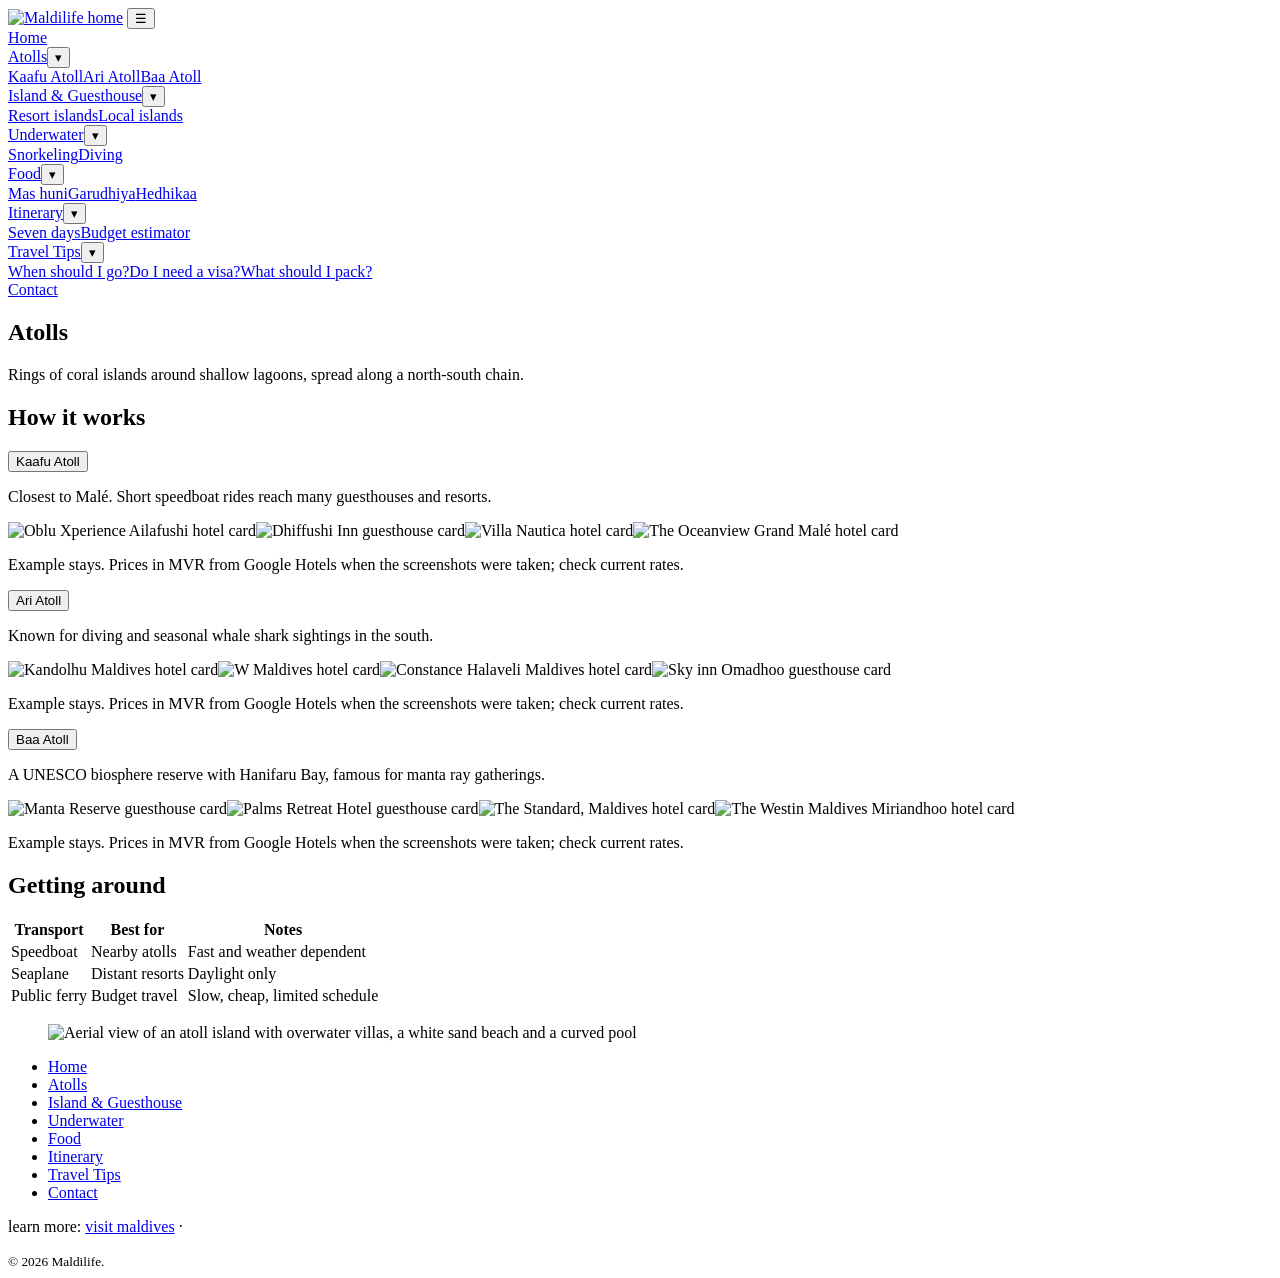
==== atolls.html @ 0efd1b81 "Add files via upload" ====
<!DOCTYPE html>
<html lang="en"><head><meta charset="utf-8"><meta name="viewport" content="width=device-width, initial-scale=1">
<title>Atolls | Maldilife</title><meta name="description" content="Rings of coral islands around shallow lagoons, spread along a north-south chain.">
<link rel="icon" type="image/png" href="images/logo.png">
<link rel="stylesheet" href="css/style.css"></head><body>
<header class="topnav"><a class="brand" href="index.html"><img src="images/logo.png" alt="Maldilife home" width="148" height="56"></a>
<button class="icon" id="burger" aria-label="Menu" aria-expanded="false" aria-controls="menu">&#9776;</button>
<nav class="menu" id="menu" aria-label="Main"><a href="index.html">Home</a><div class="dropdown"><a href="atolls.html" aria-current="page">Atolls</a><button class="caret" aria-label="Atolls submenu" aria-expanded="false">&#9662;</button><div class="dropdown-content"><a href="atolls.html#kaafu">Kaafu Atoll</a><a href="atolls.html#ari">Ari Atoll</a><a href="atolls.html#baa">Baa Atoll</a></div></div><div class="dropdown"><a href="guesthouse.html">Island &amp; Guesthouse</a><button class="caret" aria-label="Island &amp; Guesthouse submenu" aria-expanded="false">&#9662;</button><div class="dropdown-content"><a href="guesthouse.html#resort">Resort islands</a><a href="guesthouse.html#local">Local islands</a></div></div><div class="dropdown"><a href="underwater.html">Underwater</a><button class="caret" aria-label="Underwater submenu" aria-expanded="false">&#9662;</button><div class="dropdown-content"><a href="underwater.html#snorkeling">Snorkeling</a><a href="underwater.html#diving">Diving</a></div></div><div class="dropdown"><a href="food.html">Food</a><button class="caret" aria-label="Food submenu" aria-expanded="false">&#9662;</button><div class="dropdown-content"><a href="food.html#mas-huni">Mas huni</a><a href="food.html#garudhiya">Garudhiya</a><a href="food.html#hedhikaa">Hedhikaa</a></div></div><div class="dropdown"><a href="itinerary.html">Itinerary</a><button class="caret" aria-label="Itinerary submenu" aria-expanded="false">&#9662;</button><div class="dropdown-content"><a href="itinerary.html#seven-days">Seven days</a><a href="itinerary.html#budget-box">Budget estimator</a></div></div><div class="dropdown"><a href="travel-tips.html">Travel Tips</a><button class="caret" aria-label="Travel Tips submenu" aria-expanded="false">&#9662;</button><div class="dropdown-content"><a href="travel-tips.html#when">When should I go?</a><a href="travel-tips.html#visa">Do I need a visa?</a><a href="travel-tips.html#pack">What should I pack?</a></div></div><a href="contact.html">Contact</a></nav></header>
<section class="hero"><h1>Atolls</h1><p>Rings of coral islands around shallow lagoons, spread along a north-south chain.</p></section>
<main><h2>How it works</h2><div class="split"><div>
<button class="accordion" id="kaafu" aria-expanded="false" aria-controls="kaafu-p">Kaafu Atoll</button><div class="panel" id="kaafu-p"><p>Closest to Malé. Short speedboat rides reach many guesthouses and resorts.</p><div class="hotels"><img src="images/kaafu-1.png" width="239" height="322" alt="Oblu Xperience Ailafushi hotel card"><img src="images/kaafu-2.png" width="235" height="321" alt="Dhiffushi Inn guesthouse card"><img src="images/kaafu-3.png" width="235" height="322" alt="Villa Nautica hotel card"><img src="images/kaafu-4.png" width="234" height="322" alt="The Oceanview Grand Malé hotel card"></div><p class="note">Example stays. Prices in MVR from Google Hotels when the screenshots were taken; check current rates.</p></div>
<button class="accordion" id="ari" aria-expanded="false" aria-controls="ari-p">Ari Atoll</button><div class="panel" id="ari-p"><p>Known for diving and seasonal whale shark sightings in the south.</p><div class="hotels"><img src="images/ari-1.png" width="237" height="322" alt="Kandolhu Maldives hotel card"><img src="images/ari-2.png" width="237" height="320" alt="W Maldives hotel card"><img src="images/ari-3.png" width="232" height="321" alt="Constance Halaveli Maldives hotel card"><img src="images/ari-4.png" width="232" height="323" alt="Sky inn Omadhoo guesthouse card"></div><p class="note">Example stays. Prices in MVR from Google Hotels when the screenshots were taken; check current rates.</p></div>
<button class="accordion" id="baa" aria-expanded="false" aria-controls="baa-p">Baa Atoll</button><div class="panel" id="baa-p"><p>A UNESCO biosphere reserve with Hanifaru Bay, famous for manta ray gatherings.</p><div class="hotels"><img src="images/baa-1.png" width="236" height="320" alt="Manta Reserve guesthouse card"><img src="images/baa-2.png" width="232" height="323" alt="Palms Retreat Hotel guesthouse card"><img src="images/baa-3.png" width="238" height="325" alt="The Standard, Maldives hotel card"><img src="images/baa-4.png" width="233" height="321" alt="The Westin Maldives Miriandhoo hotel card"></div><p class="note">Example stays. Prices in MVR from Google Hotels when the screenshots were taken; check current rates.</p></div>
<h2 id="getting-around">Getting around</h2><div class="table-wrap"><table><tr><th>Transport</th><th>Best for</th><th>Notes</th></tr><tr><td>Speedboat</td><td>Nearby atolls</td><td>Fast and weather dependent</td></tr><tr><td>Seaplane</td><td>Distant resorts</td><td>Daylight only</td></tr><tr><td>Public ferry</td><td>Budget travel</td><td>Slow, cheap, limited schedule</td></tr></table></div></div>
<figure class="photo sticky"><img src="images/maldives-beach.jpg" width="1200" height="800" alt="Aerial view of an atoll island with overwater villas, a white sand beach and a curved pool"></figure></div></main>
<footer><ul><li><a href="index.html">Home</a></li><li><a href="atolls.html">Atolls</a></li><li><a href="guesthouse.html">Island & Guesthouse</a></li><li><a href="underwater.html">Underwater</a></li><li><a href="food.html">Food</a></li><li><a href="itinerary.html">Itinerary</a></li><li><a href="travel-tips.html">Travel Tips</a></li><li><a href="contact.html">Contact</a></li></ul>
<p class="more">learn more: <a href="https://visitmaldives.com" target="_blank" rel="noopener">visit maldives</a> · </p>
<small>© 2026 Maldilife. </small></footer>
<script src="js/main.js"></script></body></html>
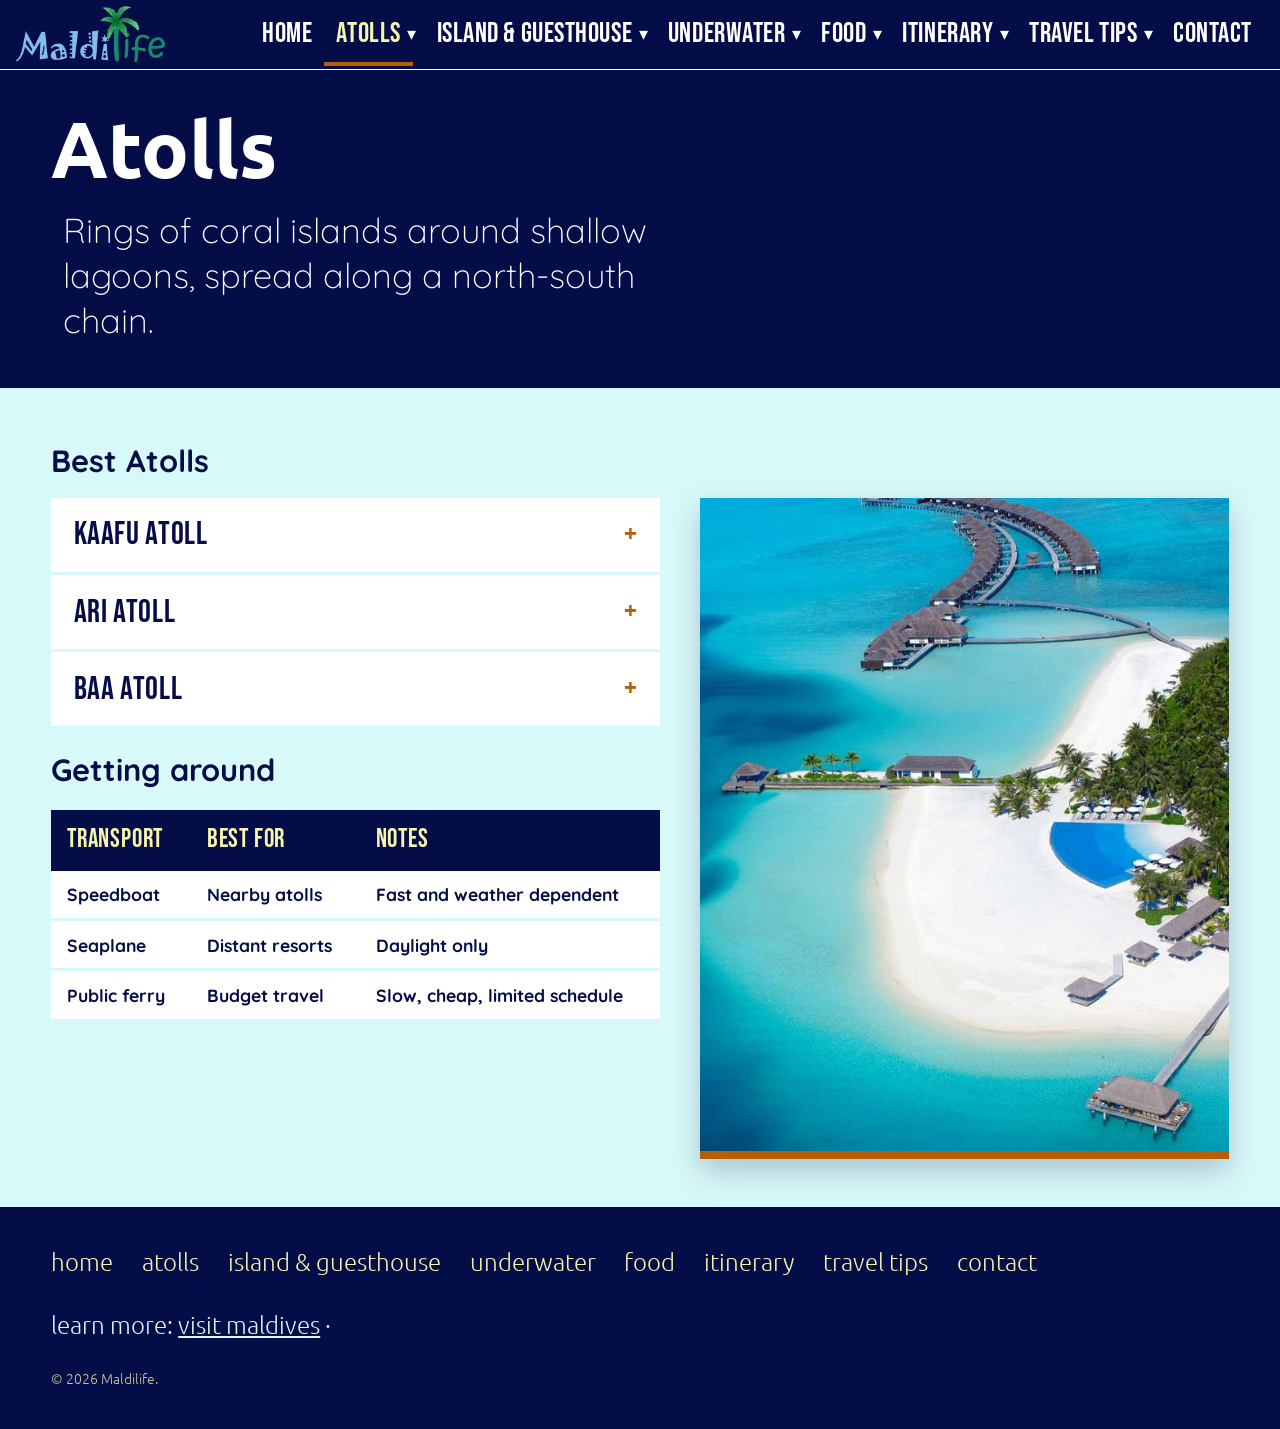
==== commit 4fcfb5b4: "Update atolls page and layout fixes" ====
--- a/atolls.html
+++ b/atolls.html
@@ -7,13 +7,13 @@
 <button class="icon" id="burger" aria-label="Menu" aria-expanded="false" aria-controls="menu">&#9776;</button>
 <nav class="menu" id="menu" aria-label="Main"><a href="index.html">Home</a><div class="dropdown"><a href="atolls.html" aria-current="page">Atolls</a><button class="caret" aria-label="Atolls submenu" aria-expanded="false">&#9662;</button><div class="dropdown-content"><a href="atolls.html#kaafu">Kaafu Atoll</a><a href="atolls.html#ari">Ari Atoll</a><a href="atolls.html#baa">Baa Atoll</a></div></div><div class="dropdown"><a href="guesthouse.html">Island &amp; Guesthouse</a><button class="caret" aria-label="Island &amp; Guesthouse submenu" aria-expanded="false">&#9662;</button><div class="dropdown-content"><a href="guesthouse.html#resort">Resort islands</a><a href="guesthouse.html#local">Local islands</a></div></div><div class="dropdown"><a href="underwater.html">Underwater</a><button class="caret" aria-label="Underwater submenu" aria-expanded="false">&#9662;</button><div class="dropdown-content"><a href="underwater.html#snorkeling">Snorkeling</a><a href="underwater.html#diving">Diving</a></div></div><div class="dropdown"><a href="food.html">Food</a><button class="caret" aria-label="Food submenu" aria-expanded="false">&#9662;</button><div class="dropdown-content"><a href="food.html#mas-huni">Mas huni</a><a href="food.html#garudhiya">Garudhiya</a><a href="food.html#hedhikaa">Hedhikaa</a></div></div><div class="dropdown"><a href="itinerary.html">Itinerary</a><button class="caret" aria-label="Itinerary submenu" aria-expanded="false">&#9662;</button><div class="dropdown-content"><a href="itinerary.html#seven-days">Seven days</a><a href="itinerary.html#budget-box">Budget estimator</a></div></div><div class="dropdown"><a href="travel-tips.html">Travel Tips</a><button class="caret" aria-label="Travel Tips submenu" aria-expanded="false">&#9662;</button><div class="dropdown-content"><a href="travel-tips.html#when">When should I go?</a><a href="travel-tips.html#visa">Do I need a visa?</a><a href="travel-tips.html#pack">What should I pack?</a></div></div><a href="contact.html">Contact</a></nav></header>
 <section class="hero"><h1>Atolls</h1><p>Rings of coral islands around shallow lagoons, spread along a north-south chain.</p></section>
-<main><h2>How it works</h2><div class="split"><div>
-<button class="accordion" id="kaafu" aria-expanded="false" aria-controls="kaafu-p">Kaafu Atoll</button><div class="panel" id="kaafu-p"><p>Closest to Malé. Short speedboat rides reach many guesthouses and resorts.</p><div class="hotels"><img src="images/kaafu-1.png" width="239" height="322" alt="Oblu Xperience Ailafushi hotel card"><img src="images/kaafu-2.png" width="235" height="321" alt="Dhiffushi Inn guesthouse card"><img src="images/kaafu-3.png" width="235" height="322" alt="Villa Nautica hotel card"><img src="images/kaafu-4.png" width="234" height="322" alt="The Oceanview Grand Malé hotel card"></div><p class="note">Example stays. Prices in MVR from Google Hotels when the screenshots were taken; check current rates.</p></div>
-<button class="accordion" id="ari" aria-expanded="false" aria-controls="ari-p">Ari Atoll</button><div class="panel" id="ari-p"><p>Known for diving and seasonal whale shark sightings in the south.</p><div class="hotels"><img src="images/ari-1.png" width="237" height="322" alt="Kandolhu Maldives hotel card"><img src="images/ari-2.png" width="237" height="320" alt="W Maldives hotel card"><img src="images/ari-3.png" width="232" height="321" alt="Constance Halaveli Maldives hotel card"><img src="images/ari-4.png" width="232" height="323" alt="Sky inn Omadhoo guesthouse card"></div><p class="note">Example stays. Prices in MVR from Google Hotels when the screenshots were taken; check current rates.</p></div>
-<button class="accordion" id="baa" aria-expanded="false" aria-controls="baa-p">Baa Atoll</button><div class="panel" id="baa-p"><p>A UNESCO biosphere reserve with Hanifaru Bay, famous for manta ray gatherings.</p><div class="hotels"><img src="images/baa-1.png" width="236" height="320" alt="Manta Reserve guesthouse card"><img src="images/baa-2.png" width="232" height="323" alt="Palms Retreat Hotel guesthouse card"><img src="images/baa-3.png" width="238" height="325" alt="The Standard, Maldives hotel card"><img src="images/baa-4.png" width="233" height="321" alt="The Westin Maldives Miriandhoo hotel card"></div><p class="note">Example stays. Prices in MVR from Google Hotels when the screenshots were taken; check current rates.</p></div>
+<main><h2>Best Atolls</h2><div class="split"><div>
+<button class="accordion" id="kaafu" aria-expanded="false" aria-controls="kaafu-p">Kaafu Atoll</button><div class="panel" id="kaafu-p"><p>Closest to Malé. Short speedboat rides reach many guesthouses and resorts.</p><div class="hotels"><img src="images/kaafu-1.jpg" width="239" height="322" alt="Oblu Xperience Ailafushi hotel card"><img src="images/kaafu-2.jpg" width="235" height="321" alt="Dhiffushi Inn guesthouse card"><img src="images/kaafu-3.jpg" width="235" height="322" alt="Villa Nautica hotel card"><img src="images/kaafu-4.jpg" width="234" height="322" alt="The Oceanview Grand Malé hotel card"></div></div>
+<button class="accordion" id="ari" aria-expanded="false" aria-controls="ari-p">Ari Atoll</button><div class="panel" id="ari-p"><p>Known for diving and seasonal whale shark sightings in the south.</p><div class="hotels"><img src="images/ari-1.jpg" width="237" height="322" alt="Kandolhu Maldives hotel card"><img src="images/ari-2.jpg" width="237" height="320" alt="W Maldives hotel card"><img src="images/ari-3.jpg" width="232" height="321" alt="Constance Halaveli Maldives hotel card"><img src="images/ari-4.jpg" width="232" height="323" alt="Sky inn Omadhoo guesthouse card"></div></div>
+<button class="accordion" id="baa" aria-expanded="false" aria-controls="baa-p">Baa Atoll</button><div class="panel" id="baa-p"><p>A UNESCO biosphere reserve with Hanifaru Bay, famous for manta ray gatherings.</p><div class="hotels"><img src="images/baa-1.jpg" width="236" height="320" alt="Manta Reserve guesthouse card"><img src="images/baa-2.jpg" width="232" height="323" alt="Palms Retreat Hotel guesthouse card"><img src="images/baa-3.jpg" width="238" height="325" alt="The Standard, Maldives hotel card"><img src="images/baa-4.jpg" width="233" height="321" alt="The Westin Maldives Miriandhoo hotel card"></div></div>
 <h2 id="getting-around">Getting around</h2><div class="table-wrap"><table><tr><th>Transport</th><th>Best for</th><th>Notes</th></tr><tr><td>Speedboat</td><td>Nearby atolls</td><td>Fast and weather dependent</td></tr><tr><td>Seaplane</td><td>Distant resorts</td><td>Daylight only</td></tr><tr><td>Public ferry</td><td>Budget travel</td><td>Slow, cheap, limited schedule</td></tr></table></div></div>
 <figure class="photo sticky"><img src="images/maldives-beach.jpg" width="1200" height="800" alt="Aerial view of an atoll island with overwater villas, a white sand beach and a curved pool"></figure></div></main>
 <footer><ul><li><a href="index.html">Home</a></li><li><a href="atolls.html">Atolls</a></li><li><a href="guesthouse.html">Island & Guesthouse</a></li><li><a href="underwater.html">Underwater</a></li><li><a href="food.html">Food</a></li><li><a href="itinerary.html">Itinerary</a></li><li><a href="travel-tips.html">Travel Tips</a></li><li><a href="contact.html">Contact</a></li></ul>
-<p class="more">learn more: <a href="https://visitmaldives.com" target="_blank" rel="noopener">visit maldives</a> · </p>
+<p class="more">learn more: <a href="https://visitmaldives.com" target="_blank" rel="noopener">visit maldives</a> ·</p>
 <small>© 2026 Maldilife. </small></footer>
 <script src="js/main.js"></script></body></html>
--- a/css/style.css
+++ b/css/style.css
@@ -0,0 +1,151 @@
+/* Maldilife - colours: navy #050d48, butter #f7f4ab, aqua #d8f9f9, copper #b75e06, white */
+@font-face{font-family:"Ubuntu";src:url("../fonts/Ubuntu-Bold.woff2") format("woff2");font-weight:700;font-display:swap}
+@font-face{font-family:"Ubuntu";src:url("../fonts/Ubuntu-Light.woff2") format("woff2");font-weight:300;font-display:swap}
+@font-face{font-family:"Quicksand";src:url("../fonts/Quicksand-Light.woff2") format("woff2");font-weight:300;font-display:swap}
+@font-face{font-family:"Quicksand";src:url("../fonts/Quicksand-Regular.woff2") format("woff2");font-weight:400;font-display:swap}
+@font-face{font-family:"Quicksand";src:url("../fonts/Quicksand-Bold.woff2") format("woff2");font-weight:700;font-display:swap}
+@font-face{font-family:"Bebas Neue";src:url("../fonts/BebasNeue-Regular.woff2") format("woff2");font-weight:400;font-display:swap}
+:root{--navy:#050d48;--butter:#f7f4ab;--aqua:#d8f9f9;--copper:#b75e06;--white:#fff}
+*{box-sizing:border-box}
+html{scroll-behavior:smooth;scroll-padding-top:90px}
+body{margin:0;font-family:"Quicksand",Arial,sans-serif;font-weight:700;font-size:1.1rem;line-height:1.6;color:var(--navy);background:var(--aqua)}
+img{max-width:100%;height:auto;display:block}
+a{color:var(--copper)}
+a:focus-visible,button:focus-visible,input:focus-visible,select:focus-visible,textarea:focus-visible{outline:3px solid var(--copper);outline-offset:2px}
+
+/* Top navigation with dropdowns (W3Schools "Responsive Topnav" + "Dropdown" pattern) */
+.topnav{position:sticky;top:0;z-index:20;background:var(--navy);display:flex;align-items:center;justify-content:space-between;padding:0 1rem;border-bottom:1px solid #fff}
+.topnav .brand{display:block;padding:.4rem 0}
+.topnav .brand img{height:56px;width:auto}
+.menu{display:flex;align-items:center}
+.menu>a,.dropdown>a,.caret{font-family:"Bebas Neue",Impact,sans-serif;font-weight:400;font-size:1.75rem;line-height:1;letter-spacing:.02em;text-transform:uppercase;color:#fff;text-decoration:none;padding:1.1rem .75rem;display:block;background:none;border:0;cursor:pointer}
+.menu a[aria-current=page]{color:var(--butter);box-shadow:inset 0 -4px 0 var(--copper)}
+.menu>a:hover,.dropdown>a:hover,.caret:hover{color:var(--butter)}
+.dropdown{position:relative;display:flex;align-items:center}
+.caret{padding:1.1rem .5rem 1.1rem 0;margin-left:-.35rem;font-size:1.1rem}
+.dropdown-content{display:none;position:absolute;top:100%;left:0;min-width:220px;background:var(--navy);border-top:3px solid var(--copper);box-shadow:0 10px 22px rgba(0,0,0,.3)}
+.dropdown-content a{display:block;padding:.7rem 1.1rem;font-family:"Quicksand",sans-serif;font-weight:700;font-size:1rem;color:#fff;text-decoration:none}
+.dropdown-content a:hover{background:var(--butter);color:var(--navy)}
+.dropdown:hover .dropdown-content,.dropdown:focus-within .dropdown-content,.dropdown.open .dropdown-content{display:block}
+.icon{display:none;background:none;border:2px solid var(--butter);color:var(--butter);font-size:1.6rem;line-height:1;padding:.2rem .65rem;border-radius:6px;cursor:pointer}
+
+/* Hero */
+.hero{background:var(--navy);color:#fff;padding:2.2rem 4% 2.8rem}
+.hero h1{font-family:"Ubuntu",Arial,sans-serif;font-weight:700;font-size:clamp(2.5rem,6.2vw,5.6rem);line-height:1.1;margin:0 0 1rem;animation:rise .8s ease both}
+.hero p{font-family:"Quicksand",sans-serif;font-weight:300;font-size:clamp(1.3rem,2.7vw,2.5rem);line-height:1.3;max-width:19em;margin:0 0 0 1%}
+@keyframes rise{from{opacity:0;transform:translateY(22px)}}
+
+main{padding:2rem 4% 3rem;max-width:1440px;margin:0 auto}
+h2{font-family:"Quicksand",sans-serif;font-weight:700;font-size:clamp(1.6rem,2.4vw,2.2rem);margin:1rem 0 .8rem}
+.split{display:grid;grid-template-columns:1.15fr 1fr;gap:2.5rem;align-items:start}
+.photo img{width:100%;border:0}
+.photo figcaption{font-size:.9rem;margin-top:.4rem;font-weight:400}
+figure{margin:0}
+
+/* Cards and panels */
+.panel-card,.card{background:#fff;padding:1rem 1.4rem;margin-bottom:.9rem}
+.card h3,.panel-card h3{font-family:"Bebas Neue",Impact,sans-serif;font-weight:400;font-size:2rem;letter-spacing:.02em;margin:.2rem 0;text-transform:uppercase}
+.card p,.panel-card p{font-family:"Bebas Neue",Impact,sans-serif;font-weight:400;font-size:1.4rem;letter-spacing:.02em;text-transform:uppercase;margin:.2rem 0}
+.cards{display:grid;grid-template-columns:repeat(auto-fit,minmax(250px,1fr));gap:2rem;margin-bottom:1.5rem}
+.cards .card{margin:0;padding:1.6rem 1.8rem}
+
+/* Home tiles */
+.tiles{display:grid;grid-template-columns:repeat(auto-fit,minmax(260px,1fr));gap:2.5rem}
+.tile{display:block;text-decoration:none;color:var(--navy);border:1px solid var(--navy);background:#fff}
+.tile img{width:100%;aspect-ratio:3/2;object-fit:cover;background:#fff}.tile img.map{object-fit:contain;padding:.6rem}
+.tile .strip{height:10px;background:var(--copper)}
+.tile .cap{padding:.8rem 1rem 1.1rem;text-align:center;font-family:"Bebas Neue",Impact,sans-serif;font-weight:400;text-transform:uppercase}
+.tile .cap b{display:block;font-size:2.1rem;font-weight:400;line-height:1.2}
+.tile .cap span{font-size:1.3rem}
+.tile:hover{box-shadow:0 8px 20px rgba(5,13,72,.25);transform:translateY(-3px);transition:.2s}
+.intro{display:flex;justify-content:space-between;align-items:center;gap:1.5rem;flex-wrap:wrap;margin-top:1.5rem}
+.intro p{margin:0;font-weight:400;max-width:48em}
+.btn{display:inline-block;background:var(--navy);color:var(--butter);font-family:"Bebas Neue",Impact,sans-serif;font-weight:400;font-size:2rem;letter-spacing:.03em;text-transform:uppercase;text-decoration:none;padding:.5rem 2.4rem;border-radius:12px;border:3px solid #fff;cursor:pointer}
+.btn:hover{background:var(--copper);color:#fff}
+
+/* Accordion (W3Schools "Accordion" pattern) */
+.accordion{display:block;width:100%;text-align:left;background:#fff;color:var(--navy);border:0;border-bottom:3px solid var(--aqua);padding:1.1rem 1.4rem;cursor:pointer;font-family:"Bebas Neue",Impact,sans-serif;font-weight:400;font-size:2rem;letter-spacing:.02em;text-transform:uppercase;position:relative}
+.accordion::after{content:"+";position:absolute;right:1.4rem;top:50%;transform:translateY(-50%);color:var(--copper);font-size:2rem}
+.accordion.active::after{content:"\2212"}
+.accordion:hover,.accordion.active{background:var(--butter)}
+.panel{max-height:0;overflow:hidden;background:#fff;padding:0 1.4rem;transition:max-height .3s ease}
+.panel p{margin:1rem 0}
+
+/* Tables */
+.table-wrap{overflow-x:auto;margin:1rem 0}
+table{border-collapse:collapse;background:#fff;min-width:480px;width:100%}
+th{background:var(--navy);color:var(--butter);font-family:"Bebas Neue",Impact,sans-serif;font-weight:400;font-size:1.6rem;letter-spacing:.03em;text-align:left;padding:.6rem 1rem;text-transform:uppercase}
+td{padding:.6rem 1rem;border-bottom:3px solid var(--aqua)}
+table.bebas td{font-family:"Bebas Neue",Impact,sans-serif;font-weight:400;font-size:1.5rem;text-transform:uppercase}
+
+/* Forms */
+.form-card{background:#fff;padding:1.5rem 2rem 2rem}
+label{display:block;font-family:"Bebas Neue",Impact,sans-serif;font-weight:400;font-size:1.5rem;letter-spacing:.03em;text-transform:uppercase;margin-top:.7rem}
+input,select,textarea{width:100%;font:inherit;font-weight:700;padding:.8rem 1rem;border:2px solid transparent;border-radius:10px;background:var(--butter);color:var(--navy)}
+#budget input,#budget select{background:var(--navy);color:#fff;border-radius:0}
+.err{color:#a1260d;font-size:.95rem;min-height:1.3em;margin:.2rem 0 0}
+.bad{border-color:#a1260d!important}
+.out{font-family:"Bebas Neue",Impact,sans-serif;font-weight:400;font-size:2rem;letter-spacing:.03em;margin-top:1rem}
+.contact-grid{display:grid;grid-template-columns:1.6fr 1fr;gap:2.5rem;align-items:end}
+.send{background:var(--butter);color:var(--copper);border:3px solid #fff;border-radius:12px;font-family:"Bebas Neue",Impact,sans-serif;font-weight:400;font-size:2rem;letter-spacing:.04em;padding:.7rem 2rem;cursor:pointer;text-transform:uppercase}
+.send:hover{background:var(--copper);color:#fff}
+#status{font-weight:700;min-height:1.6em}
+
+/* Footer */
+footer{background:var(--navy);color:var(--butter);padding:2.2rem 4% 2.4rem;font-family:"Ubuntu",Arial,sans-serif;font-weight:300}
+footer ul{list-style:none;margin:0 0 .8rem;padding:0;display:flex;flex-wrap:wrap;gap:.5rem 1.8rem}
+footer a{color:var(--butter);text-decoration:none;font-size:1.5rem;text-transform:lowercase}
+footer a:hover{text-decoration:underline;color:#fff}
+footer .more{font-size:1.5rem;color:var(--aqua)}
+footer .more a{color:var(--aqua);text-decoration:underline}
+footer small{display:block;margin-top:1rem;font-size:.9rem;color:var(--butter);opacity:.8}
+
+/* Responsive (W3Schools responsive topnav) */
+@media(max-width:1180px){
+.icon{display:block}
+.menu{display:none;position:absolute;top:100%;left:0;right:0;background:var(--navy);flex-direction:column;align-items:stretch;border-top:1px solid #fff;padding:.4rem 1rem 1rem;max-height:80vh;overflow-y:auto}
+.menu.responsive{display:flex}
+.dropdown{flex-wrap:wrap}.dropdown>a{flex:1}
+.caret{margin:0;padding:1.1rem 1rem}
+.dropdown-content{position:static;width:100%;box-shadow:none;border-top:0;background:#0a1560}
+.dropdown:hover .dropdown-content{display:none}.dropdown.open .dropdown-content{display:block}
+}
+@media(max-width:820px){.split,.contact-grid{grid-template-columns:1fr}.contact-grid{align-items:start}.hero p{margin-left:0}}
+@media(prefers-reduced-motion:reduce){*{animation:none!important;transition:none!important;scroll-behavior:auto!important}}
+
+/* Stay panels with slideshow (W3Schools "Slideshow" pattern) */
+.stay{background:#fff;display:grid;grid-template-columns:1fr 1.4fr;gap:1.8rem;align-items:center;padding:1.4rem;margin-bottom:1.6rem}
+.stay h3{font-family:"Bebas Neue",Impact,sans-serif;font-weight:400;font-size:2.4rem;letter-spacing:.02em;margin:.2rem 0;text-transform:uppercase}
+.stay p{font-family:"Bebas Neue",Impact,sans-serif;font-weight:400;font-size:1.5rem;letter-spacing:.02em;text-transform:uppercase;margin:.2rem 0}
+.slideshow{position:relative;background:var(--navy);overflow:hidden}
+.slide{display:none}.slide.show{display:block;animation:fade .5s ease}
+.slide img{width:100%;aspect-ratio:3/2;object-fit:cover}
+@keyframes fade{from{opacity:.3}}
+.prev,.next{position:absolute;top:50%;transform:translateY(-50%);background:rgba(5,13,72,.8);color:var(--butter);border:0;font-size:1.5rem;padding:.8rem 1rem;cursor:pointer}
+.prev{left:0}.next{right:0}.prev:hover,.next:hover{background:var(--copper);color:#fff}
+.dots{position:absolute;bottom:.6rem;left:0;right:0;text-align:center}
+.dot{width:14px;height:14px;border-radius:50%;border:2px solid #fff;background:transparent;margin:0 4px;padding:0;cursor:pointer}
+.dot.active{background:var(--copper);border-color:var(--butter)}
+@media(max-width:820px){.stay{grid-template-columns:1fr}}
+
+/* Hotel cards inside atoll accordions */
+.hotels{display:grid;grid-template-columns:repeat(auto-fill,minmax(220px,1fr));gap:1rem;margin:1rem 0 .4rem}
+.hotels img{width:100%;height:auto;border:1px solid #cfd8dc}
+.panel .note{font-size:.9rem;font-weight:400;margin:.4rem 0 1rem}
+
+/* Food cards with photos */
+.cards .foodcard{padding:0;overflow:hidden}
+.foodcard img{width:100%;aspect-ratio:3/2;object-fit:cover;border-bottom:6px solid var(--copper)}
+.foodcard .body{padding:1.2rem 1.6rem 1.6rem}
+
+/* Atolls page: sticky feature photo aligned with the accordion list */
+.photo.sticky{position:sticky;top:100px}
+.photo.sticky img{aspect-ratio:4/5;object-fit:cover;object-position:68% 50%;border-bottom:8px solid var(--copper);box-shadow:0 12px 28px rgba(5,13,72,.22)}
+@media(max-width:820px){.photo.sticky{position:static}.photo.sticky img{aspect-ratio:3/2;object-position:center}}
+
+body.home{background:#fff}
+
+/* Fixes found during testing: stop grid children forcing page overflow; screen-reader-only text */
+.split>*,.contact-grid>*{min-width:0}
+.hotels{grid-template-columns:repeat(auto-fill,minmax(min(220px,100%),1fr))}
+.sr-only{position:absolute;width:1px;height:1px;padding:0;margin:-1px;overflow:hidden;clip:rect(0,0,0,0);white-space:nowrap;border:0}
